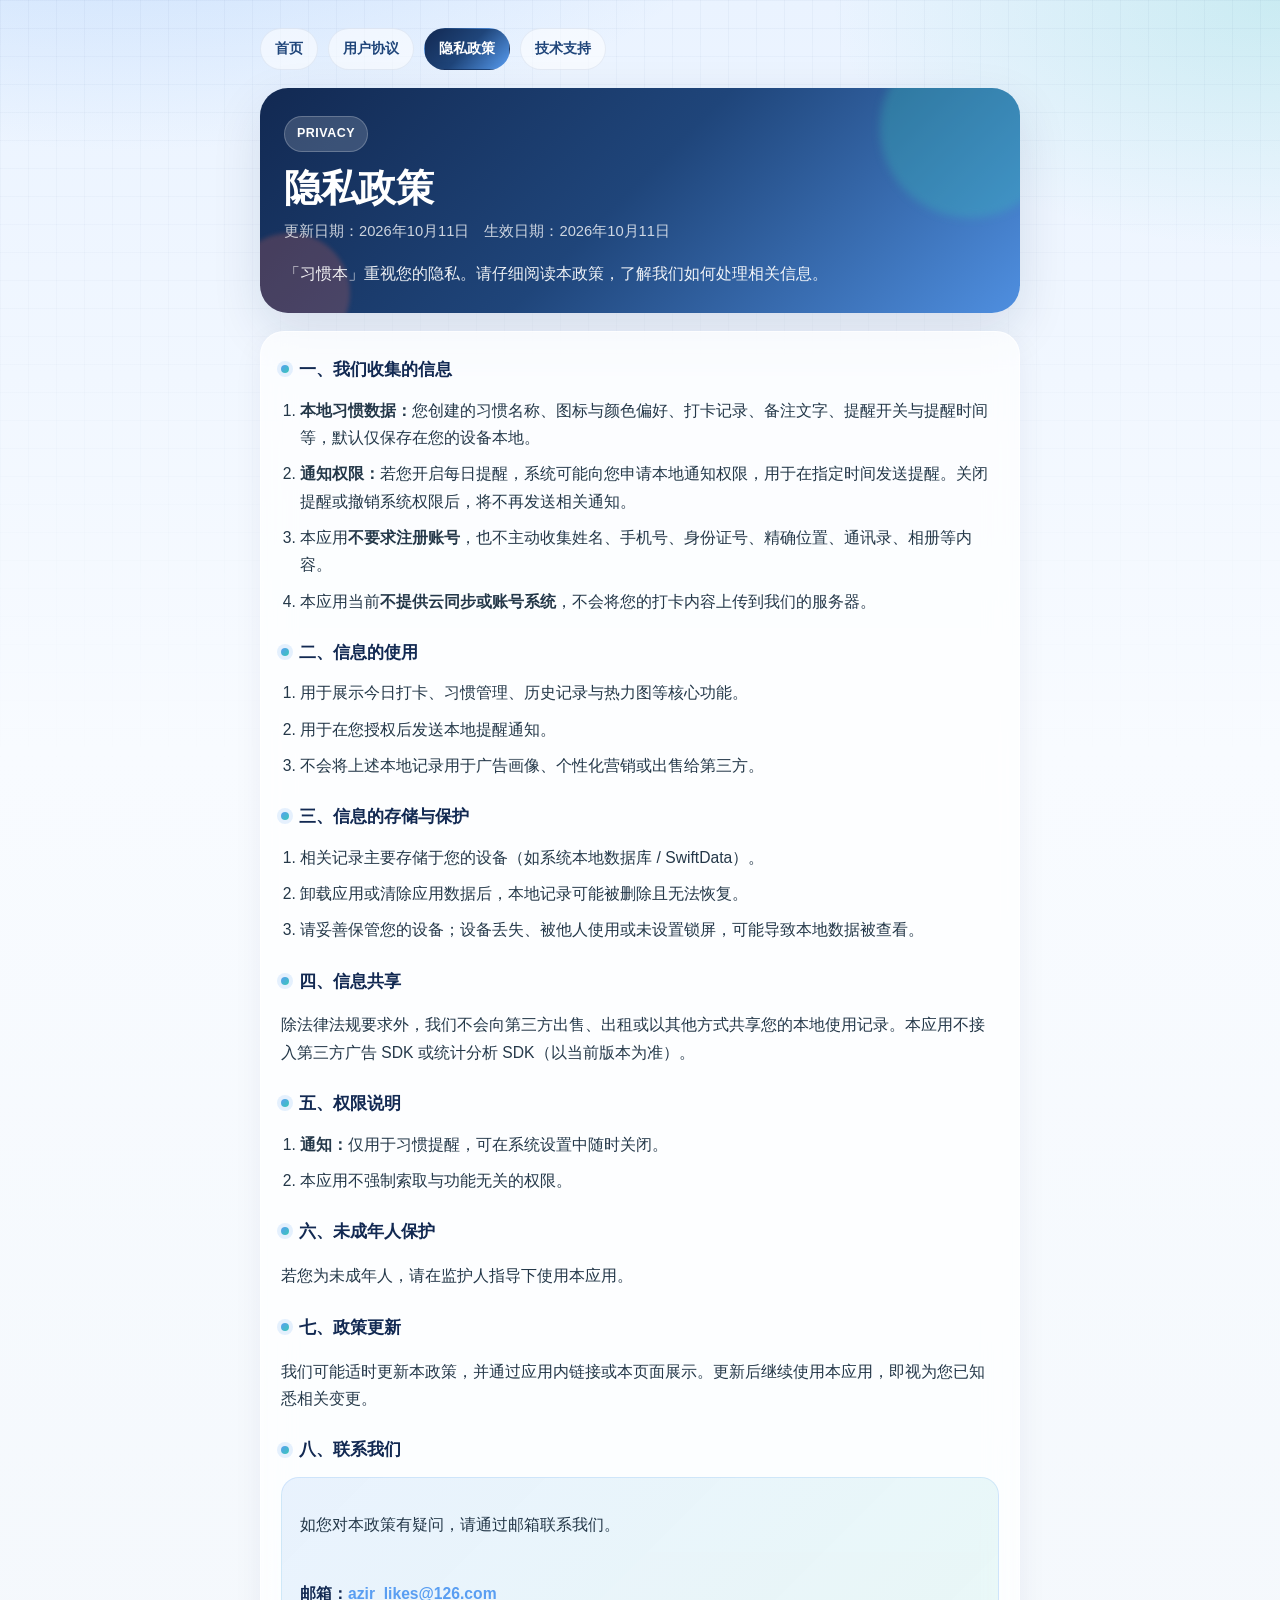
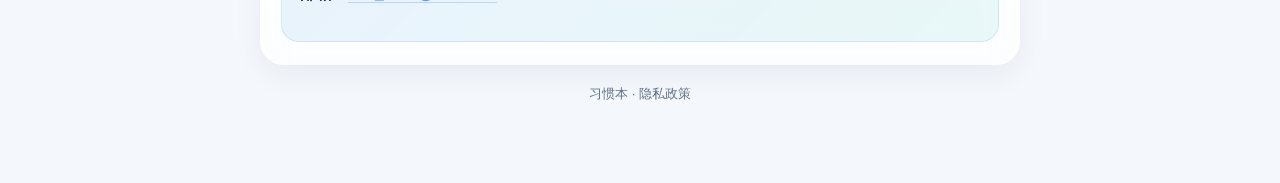
==== privacy-policy.html @ 9567db6b "Add files via upload" ====
<!DOCTYPE html>
<html lang="zh-CN">
<head>
  <meta charset="utf-8" />
  <meta name="viewport" content="width=device-width, initial-scale=1" />
  <title>隐私政策 - 习惯本</title>
  <link rel="stylesheet" href="./styles.css" />
</head>
<body>
  <div class="page">
    <nav class="nav">
      <a href="./index.html">首页</a>
      <a href="./user-agreement.html">用户协议</a>
      <a class="active" href="./privacy-policy.html">隐私政策</a>
      <a href="./support.html">技术支持</a>
    </nav>

    <header class="hero">
      <div class="hero-badge">Privacy</div>
      <h1>隐私政策</h1>
      <p class="meta">更新日期：2026年10月11日　生效日期：2026年10月11日</p>
      <p class="lead">「习惯本」重视您的隐私。请仔细阅读本政策，了解我们如何处理相关信息。</p>
    </header>

    <main class="panel">
      <section class="section">
        <h2>一、我们收集的信息</h2>
        <ol>
          <li><strong>本地习惯数据：</strong>您创建的习惯名称、图标与颜色偏好、打卡记录、备注文字、提醒开关与提醒时间等，默认仅保存在您的设备本地。</li>
          <li><strong>通知权限：</strong>若您开启每日提醒，系统可能向您申请本地通知权限，用于在指定时间发送提醒。关闭提醒或撤销系统权限后，将不再发送相关通知。</li>
          <li>本应用<strong>不要求注册账号</strong>，也不主动收集姓名、手机号、身份证号、精确位置、通讯录、相册等内容。</li>
          <li>本应用当前<strong>不提供云同步或账号系统</strong>，不会将您的打卡内容上传到我们的服务器。</li>
        </ol>
      </section>

      <section class="section">
        <h2>二、信息的使用</h2>
        <ol>
          <li>用于展示今日打卡、习惯管理、历史记录与热力图等核心功能。</li>
          <li>用于在您授权后发送本地提醒通知。</li>
          <li>不会将上述本地记录用于广告画像、个性化营销或出售给第三方。</li>
        </ol>
      </section>

      <section class="section">
        <h2>三、信息的存储与保护</h2>
        <ol>
          <li>相关记录主要存储于您的设备（如系统本地数据库 / SwiftData）。</li>
          <li>卸载应用或清除应用数据后，本地记录可能被删除且无法恢复。</li>
          <li>请妥善保管您的设备；设备丢失、被他人使用或未设置锁屏，可能导致本地数据被查看。</li>
        </ol>
      </section>

      <section class="section">
        <h2>四、信息共享</h2>
        <p>除法律法规要求外，我们不会向第三方出售、出租或以其他方式共享您的本地使用记录。本应用不接入第三方广告 SDK 或统计分析 SDK（以当前版本为准）。</p>
      </section>

      <section class="section">
        <h2>五、权限说明</h2>
        <ol>
          <li><strong>通知：</strong>仅用于习惯提醒，可在系统设置中随时关闭。</li>
          <li>本应用不强制索取与功能无关的权限。</li>
        </ol>
      </section>

      <section class="section">
        <h2>六、未成年人保护</h2>
        <p>若您为未成年人，请在监护人指导下使用本应用。</p>
      </section>

      <section class="section">
        <h2>七、政策更新</h2>
        <p>我们可能适时更新本政策，并通过应用内链接或本页面展示。更新后继续使用本应用，即视为您已知悉相关变更。</p>
      </section>

      <section class="section">
        <h2>八、联系我们</h2>
        <div class="contact-card">
          <p>如您对本政策有疑问，请通过邮箱联系我们。</p>
          <p><strong>邮箱：</strong><a href="mailto:azir_likes@126.com">azir_likes@126.com</a></p>
        </div>
      </section>
    </main>

    <p class="footer">习惯本 · 隐私政策</p>
  </div>
</body>
</html>
---- styles.css ----
:root {
  --ink: #1f457a;
  --ink-deep: #122952;
  --sky: #599ef2;
  --aqua: #38c7b8;
  --mark: #f26b59;
  --mist: #eef4fb;
  --paper: #f8fbff;
  --text: #1a2b3c;
  --muted: #5f7388;
  --glass: rgba(255, 255, 255, 0.72);
  --stroke: rgba(255, 255, 255, 0.65);
  --shadow: 0 18px 50px rgba(18, 41, 82, 0.12);
}

* { box-sizing: border-box; }

html, body {
  margin: 0;
  min-height: 100%;
}

body {
  font-family: "Avenir Next", "PingFang SC", "Hiragino Sans GB", "Microsoft YaHei", -apple-system, sans-serif;
  color: var(--text);
  line-height: 1.75;
  background:
    radial-gradient(1200px 600px at 10% -10%, rgba(89, 158, 242, 0.28), transparent 55%),
    radial-gradient(900px 500px at 100% 0%, rgba(56, 199, 184, 0.18), transparent 50%),
    linear-gradient(180deg, #eaf3ff 0%, var(--paper) 42%, #f4f8fc 100%);
  overflow-x: hidden;
}

body::before {
  content: "";
  position: fixed;
  inset: 0;
  background-image:
    linear-gradient(rgba(31, 69, 122, 0.035) 1px, transparent 1px),
    linear-gradient(90deg, rgba(31, 69, 122, 0.035) 1px, transparent 1px);
  background-size: 28px 28px;
  pointer-events: none;
  z-index: 0;
  mask-image: linear-gradient(180deg, #000 0%, transparent 88%);
}

.page {
  position: relative;
  z-index: 1;
  width: min(760px, calc(100% - 32px));
  margin: 0 auto;
  padding: 28px 0 64px;
}

.nav {
  display: flex;
  flex-wrap: wrap;
  gap: 10px;
  margin-bottom: 18px;
  animation: rise 0.55s ease both;
}

.nav a {
  text-decoration: none;
  color: var(--ink);
  font-size: 0.86rem;
  font-weight: 600;
  padding: 8px 14px;
  border-radius: 999px;
  background: rgba(255, 255, 255, 0.55);
  border: 1px solid rgba(31, 69, 122, 0.08);
  backdrop-filter: blur(10px);
  transition: transform 0.2s ease, background 0.2s ease, color 0.2s ease;
}

.nav a:hover {
  transform: translateY(-1px);
  background: #fff;
  color: var(--sky);
}

.nav a.active {
  color: #fff;
  background: linear-gradient(135deg, var(--ink-deep), var(--ink), var(--sky));
  border-color: transparent;
}

.hero {
  position: relative;
  overflow: hidden;
  border-radius: 28px;
  padding: 28px 24px 26px;
  color: #fff;
  background: linear-gradient(135deg, var(--ink-deep) 0%, var(--ink) 48%, #4f8fe0 100%);
  box-shadow: var(--shadow);
  margin-bottom: 18px;
  animation: rise 0.65s ease both;
}

.hero::before {
  content: "";
  position: absolute;
  width: 180px;
  height: 180px;
  right: -40px;
  top: -50px;
  border-radius: 50%;
  background: rgba(56, 199, 184, 0.28);
  filter: blur(4px);
  animation: float 5s ease-in-out infinite;
}

.hero::after {
  content: "";
  position: absolute;
  width: 120px;
  height: 120px;
  left: -30px;
  bottom: -40px;
  border-radius: 50%;
  background: rgba(242, 107, 89, 0.22);
  filter: blur(2px);
  animation: float 6.5s ease-in-out infinite reverse;
}

.hero-badge {
  display: inline-flex;
  align-items: center;
  gap: 8px;
  font-size: 0.78rem;
  font-weight: 700;
  letter-spacing: 0.04em;
  text-transform: uppercase;
  padding: 6px 12px;
  border-radius: 999px;
  background: rgba(255, 255, 255, 0.16);
  border: 1px solid rgba(255, 255, 255, 0.22);
  margin-bottom: 14px;
}

.hero h1 {
  position: relative;
  z-index: 1;
  margin: 0 0 8px;
  font-size: clamp(1.8rem, 4vw, 2.35rem);
  line-height: 1.2;
  font-weight: 800;
  letter-spacing: -0.02em;
}

.hero .meta {
  position: relative;
  z-index: 1;
  margin: 0;
  color: rgba(255, 255, 255, 0.78);
  font-size: 0.92rem;
}

.hero .lead {
  position: relative;
  z-index: 1;
  margin: 14px 0 0;
  color: rgba(255, 255, 255, 0.92);
  font-size: 1.02rem;
  max-width: 36em;
}

.panel {
  background: var(--glass);
  border: 1px solid var(--stroke);
  border-radius: 24px;
  padding: 22px 20px;
  backdrop-filter: blur(16px);
  box-shadow: 0 10px 30px rgba(18, 41, 82, 0.06);
  animation: rise 0.75s ease both;
}

.panel + .panel { margin-top: 14px; }

.section {
  margin: 0 0 22px;
}

.section:last-child { margin-bottom: 0; }

.section h2 {
  display: flex;
  align-items: center;
  gap: 10px;
  margin: 0 0 12px;
  font-size: 1.08rem;
  color: var(--ink-deep);
}

.section h2::before {
  content: "";
  width: 8px;
  height: 8px;
  border-radius: 50%;
  background: linear-gradient(135deg, var(--sky), var(--aqua));
  box-shadow: 0 0 0 4px rgba(89, 158, 242, 0.15);
  flex: 0 0 auto;
}

.section p,
.section li {
  font-size: 0.98rem;
  color: #243849;
}

.section ol,
.section ul {
  margin: 0;
  padding-left: 1.2rem;
}

.section li { margin: 0.55rem 0; }

.section a {
  color: var(--sky);
  font-weight: 600;
  text-decoration: none;
  border-bottom: 1px solid rgba(89, 158, 242, 0.35);
}

.section a:hover { color: var(--ink); }

.contact-card {
  display: grid;
  gap: 10px;
  padding: 18px;
  border-radius: 18px;
  background: linear-gradient(135deg, rgba(89, 158, 242, 0.12), rgba(56, 199, 184, 0.1));
  border: 1px solid rgba(89, 158, 242, 0.18);
}

.contact-card strong { color: var(--ink-deep); }

.faq-item {
  padding: 14px 16px;
  border-radius: 16px;
  background: rgba(255, 255, 255, 0.65);
  border: 1px solid rgba(31, 69, 122, 0.06);
  margin: 10px 0;
  transition: transform 0.2s ease, box-shadow 0.2s ease;
}

.faq-item:hover {
  transform: translateY(-2px);
  box-shadow: 0 10px 24px rgba(18, 41, 82, 0.08);
}

.faq-item strong {
  display: block;
  color: var(--ink-deep);
  margin-bottom: 4px;
}

.faq-item span {
  color: var(--muted);
  font-size: 0.95rem;
}

.link-grid {
  display: grid;
  grid-template-columns: repeat(auto-fit, minmax(180px, 1fr));
  gap: 12px;
}

.link-card {
  display: block;
  text-decoration: none;
  color: var(--ink-deep);
  padding: 18px 16px;
  border-radius: 18px;
  background: linear-gradient(160deg, #fff, rgba(238, 244, 251, 0.9));
  border: 1px solid rgba(31, 69, 122, 0.08);
  box-shadow: 0 8px 24px rgba(18, 41, 82, 0.05);
  transition: transform 0.22s ease, box-shadow 0.22s ease;
}

.link-card:hover {
  transform: translateY(-3px);
  box-shadow: 0 14px 34px rgba(18, 41, 82, 0.12);
}

.link-card .emoji {
  display: inline-flex;
  width: 36px;
  height: 36px;
  border-radius: 12px;
  align-items: center;
  justify-content: center;
  margin-bottom: 10px;
  background: linear-gradient(135deg, var(--ink), var(--sky));
  color: #fff;
  font-size: 0.95rem;
  font-weight: 800;
}

.link-card h3 {
  margin: 0 0 4px;
  font-size: 1.05rem;
}

.link-card p {
  margin: 0;
  color: var(--muted);
  font-size: 0.88rem;
}

.footer {
  margin-top: 18px;
  text-align: center;
  color: var(--muted);
  font-size: 0.82rem;
  animation: rise 0.85s ease both;
}

@keyframes rise {
  from { opacity: 0; transform: translateY(14px); }
  to { opacity: 1; transform: translateY(0); }
}

@keyframes float {
  0%, 100% { transform: translateY(0); }
  50% { transform: translateY(10px); }
}

@media (max-width: 520px) {
  .hero { border-radius: 22px; padding: 22px 18px; }
  .panel { border-radius: 20px; padding: 18px 16px; }
}
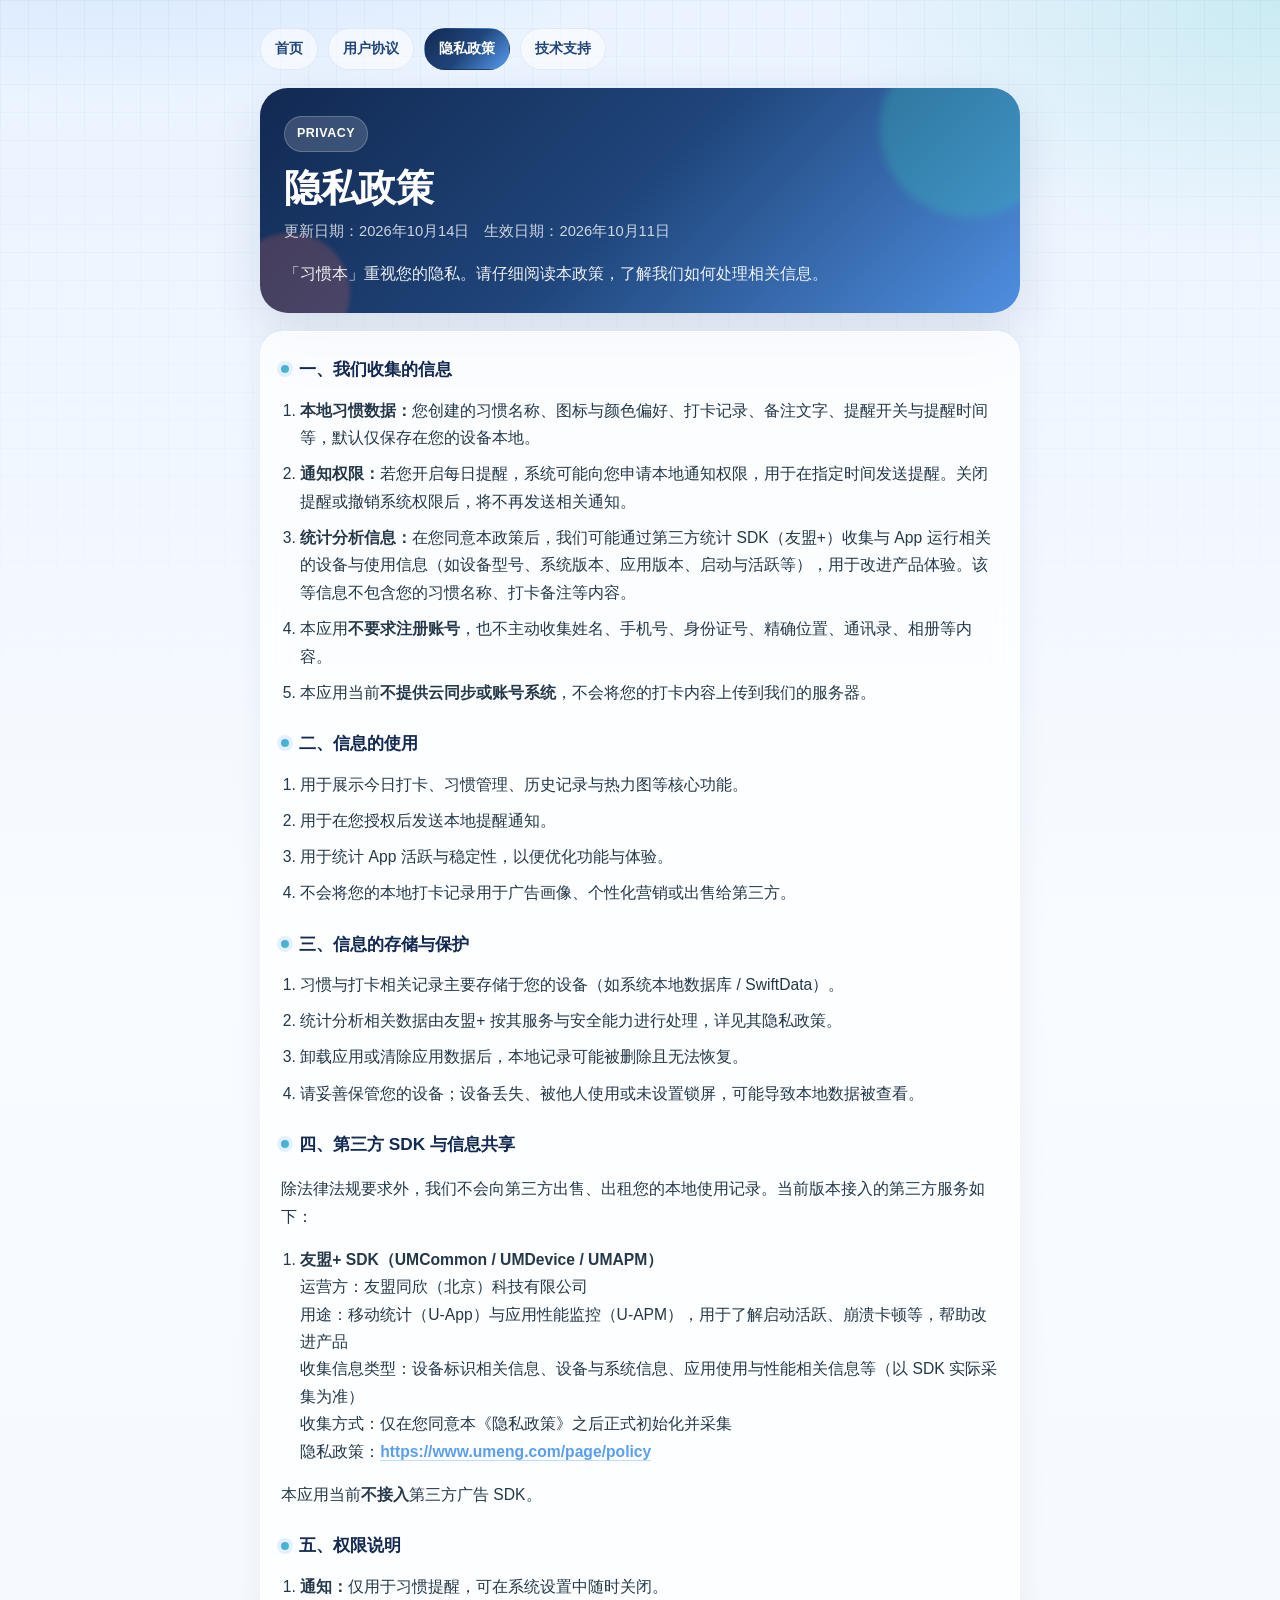
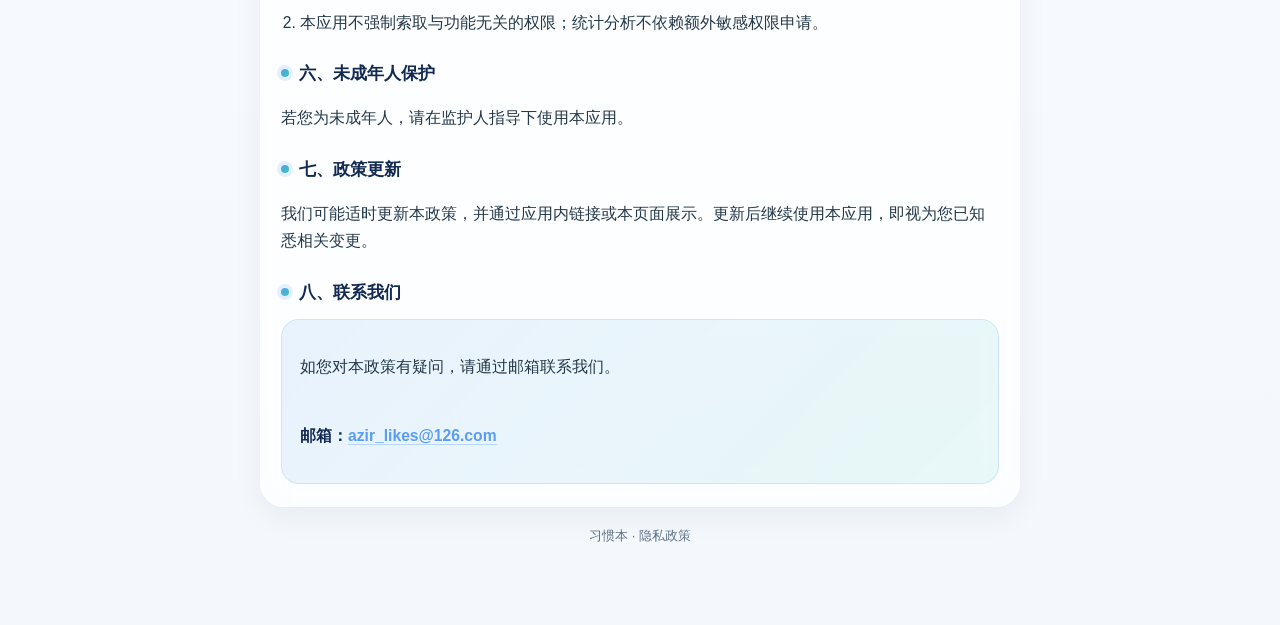
==== commit 5622219c: "Add files via upload" ====
--- a/privacy-policy.html
+++ b/privacy-policy.html
@@ -18,7 +18,7 @@
     <header class="hero">
       <div class="hero-badge">Privacy</div>
       <h1>隐私政策</h1>
-      <p class="meta">更新日期：2026年10月11日　生效日期：2026年10月11日</p>
+      <p class="meta">更新日期：2026年10月14日　生效日期：2026年10月11日</p>
       <p class="lead">「习惯本」重视您的隐私。请仔细阅读本政策，了解我们如何处理相关信息。</p>
     </header>
 
@@ -28,6 +28,7 @@
         <ol>
           <li><strong>本地习惯数据：</strong>您创建的习惯名称、图标与颜色偏好、打卡记录、备注文字、提醒开关与提醒时间等，默认仅保存在您的设备本地。</li>
           <li><strong>通知权限：</strong>若您开启每日提醒，系统可能向您申请本地通知权限，用于在指定时间发送提醒。关闭提醒或撤销系统权限后，将不再发送相关通知。</li>
+          <li><strong>统计分析信息：</strong>在您同意本政策后，我们可能通过第三方统计 SDK（友盟+）收集与 App 运行相关的设备与使用信息（如设备型号、系统版本、应用版本、启动与活跃等），用于改进产品体验。该等信息不包含您的习惯名称、打卡备注等内容。</li>
           <li>本应用<strong>不要求注册账号</strong>，也不主动收集姓名、手机号、身份证号、精确位置、通讯录、相册等内容。</li>
           <li>本应用当前<strong>不提供云同步或账号系统</strong>，不会将您的打卡内容上传到我们的服务器。</li>
         </ol>
@@ -38,29 +39,42 @@
         <ol>
           <li>用于展示今日打卡、习惯管理、历史记录与热力图等核心功能。</li>
           <li>用于在您授权后发送本地提醒通知。</li>
-          <li>不会将上述本地记录用于广告画像、个性化营销或出售给第三方。</li>
+          <li>用于统计 App 活跃与稳定性，以便优化功能与体验。</li>
+          <li>不会将您的本地打卡记录用于广告画像、个性化营销或出售给第三方。</li>
         </ol>
       </section>
 
       <section class="section">
         <h2>三、信息的存储与保护</h2>
         <ol>
-          <li>相关记录主要存储于您的设备（如系统本地数据库 / SwiftData）。</li>
+          <li>习惯与打卡相关记录主要存储于您的设备（如系统本地数据库 / SwiftData）。</li>
+          <li>统计分析相关数据由友盟+ 按其服务与安全能力进行处理，详见其隐私政策。</li>
           <li>卸载应用或清除应用数据后，本地记录可能被删除且无法恢复。</li>
           <li>请妥善保管您的设备；设备丢失、被他人使用或未设置锁屏，可能导致本地数据被查看。</li>
         </ol>
       </section>
 
       <section class="section">
-        <h2>四、信息共享</h2>
-        <p>除法律法规要求外，我们不会向第三方出售、出租或以其他方式共享您的本地使用记录。本应用不接入第三方广告 SDK 或统计分析 SDK（以当前版本为准）。</p>
+        <h2>四、第三方 SDK 与信息共享</h2>
+        <p>除法律法规要求外，我们不会向第三方出售、出租您的本地使用记录。当前版本接入的第三方服务如下：</p>
+        <ol>
+          <li>
+            <strong>友盟+ SDK（UMCommon / UMDevice / UMAPM）</strong><br />
+            运营方：友盟同欣（北京）科技有限公司<br />
+            用途：移动统计（U-App）与应用性能监控（U-APM），用于了解启动活跃、崩溃卡顿等，帮助改进产品<br />
+            收集信息类型：设备标识相关信息、设备与系统信息、应用使用与性能相关信息等（以 SDK 实际采集为准）<br />
+            收集方式：仅在您同意本《隐私政策》之后正式初始化并采集<br />
+            隐私政策：<a href="https://www.umeng.com/page/policy" target="_blank" rel="noopener">https://www.umeng.com/page/policy</a>
+          </li>
+        </ol>
+        <p>本应用当前<strong>不接入</strong>第三方广告 SDK。</p>
       </section>
 
       <section class="section">
         <h2>五、权限说明</h2>
         <ol>
           <li><strong>通知：</strong>仅用于习惯提醒，可在系统设置中随时关闭。</li>
-          <li>本应用不强制索取与功能无关的权限。</li>
+          <li>本应用不强制索取与功能无关的权限；统计分析不依赖额外敏感权限申请。</li>
         </ol>
       </section>
 
